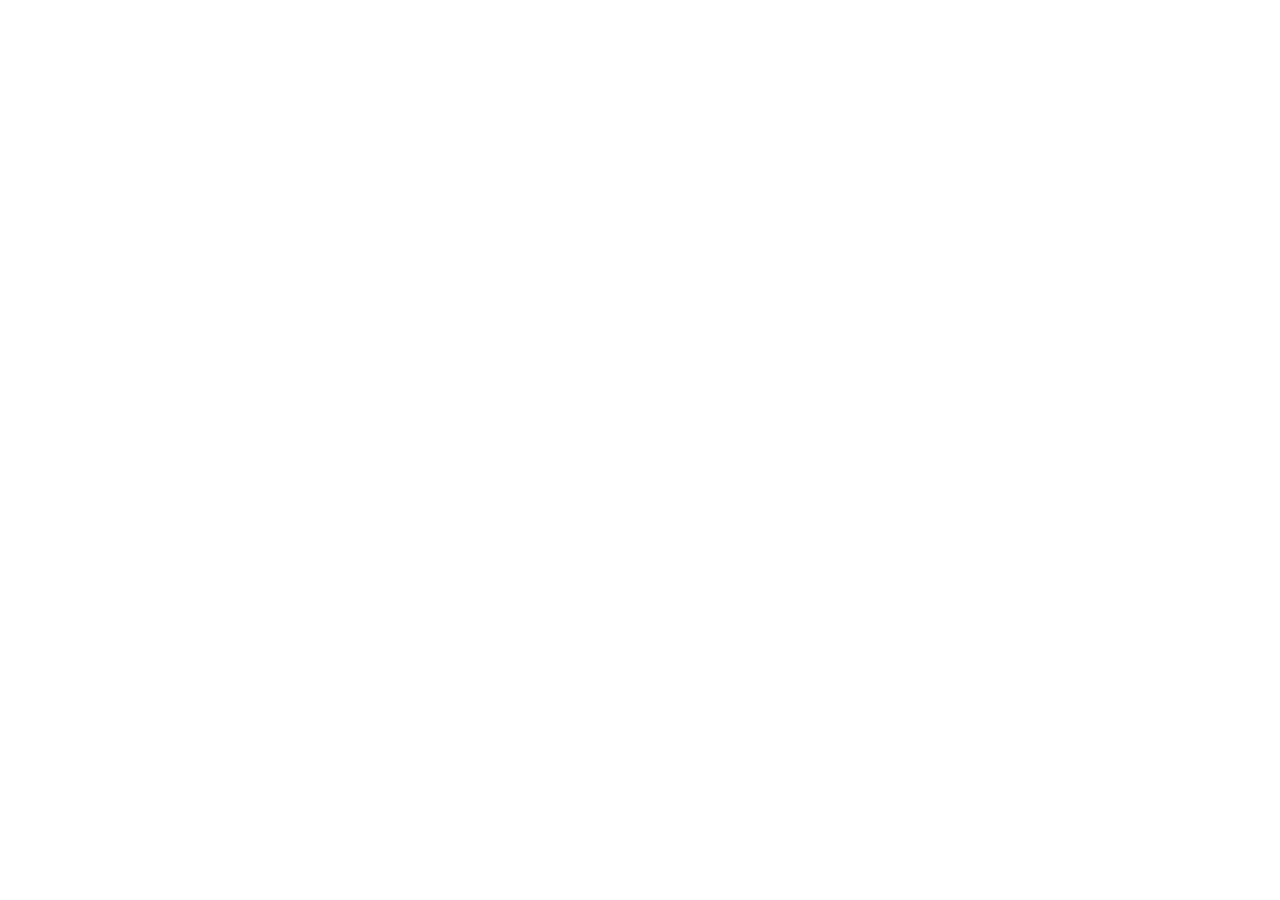
==== index.html @ 3ef4125f "Initial portfolio website Co-authored-by: Copilot <223556219+Copilot@users.noreply.github.com>" ====
<!DOCTYPE html>
<html lang="nl">
<head>
    <meta charset="UTF-8">
    <meta name="viewport" content="width=device-width, initial-scale=1.0">
    <title>Munira Al-Abyadh | Portfolio</title>
    
    <!-- Bootstrap CSS-->
    <link href="https://cdn.jsdelivr.net/npm/bootstrap@5.3.8/dist/css/bootstrap.min.css" rel="stylesheet">
    
    <style>
        :root {
            --ink: #172b4d;
            --muted: #64748b;
            --blue: #2563eb;
            --teal: #14b8a6;
            --soft-bg: #f4f7fb;
        }
        html {
            scroll-behavior: smooth;
            scroll-padding-top: 76px;
        }
        body {
            color: var(--ink);
            background: #fff;
            font-family: system-ui, -apple-system, "Segoe UI", sans-serif;
            line-height: 1.7;
        }
        header {
            min-height: clamp(520px, 78vh, 760px);
            padding: 100px 1.25rem 60px;
            color: #fff;
            background:
                linear-gradient(115deg, rgba(10, 25, 48, .88), rgba(11, 60, 78, .52)),
                url('https://t3.ftcdn.net/jpg/04/57/93/78/360_F_457937822_6guyVRMr4cCdCr36zPg7Er7WRaf0FbSn.jpg') center/cover no-repeat;
        }
        header h1 {
            max-width: 900px;
            margin: 0 auto;
            text-shadow: 0 3px 20px rgba(0, 0, 0, .22);
        }
        header .lead {
            color: rgba(255, 255, 255, .88);
        }
        .navbar {
            background: rgba(15, 35, 62, .96) !important;
            box-shadow: 0 4px 18px rgba(15, 35, 62, .15);
            backdrop-filter: blur(12px);
        }
        .my-brand {
            font-weight: bold;
            letter-spacing: .4px;
            font-size: 22px;
            color: #fff;
            text-decoration: none;
        }
        .navbar .nav-link {
            color: rgba(255, 255, 255, .82);
            font-weight: 500;
            transition: color .2s ease;
        }
        .navbar .nav-link:hover,
        .navbar .nav-link:focus {
            color: #5eead4;
        }
        .section-title {
            font-weight: bold;
            font-size: clamp(28px, 4vw, 36px);
            margin-bottom: 32px;
            text-align: center;
            letter-spacing: -.5px;
        }
        #about p {
            max-width: 760px;
            color: var(--muted);
            font-size: 1.1rem;
        }
        #skills {
            background: var(--soft-bg) !important;
        }
        .skill-label {
            display: block;
            margin-bottom: 8px;
            font-weight: 600;
        }
        .progress {
            height: 12px;
            overflow: hidden;
            border-radius: 999px;
            background: #e2e8f0;
        }
        .progress-bar {
            border-radius: 999px;
            background: linear-gradient(90deg, var(--blue), var(--teal));
        }
        .project-card {
            height: 100%;
            overflow: hidden;
            border: 1px solid #e8edf4;
            border-radius: 16px;
            transition: transform .22s ease, box-shadow .22s ease;
        }
        .project-card:hover {
            transform: translateY(-6px);
            box-shadow: 0 16px 32px rgba(23, 43, 77, .12) !important;
        }
        .project-image {
            width: 100%;
            height: 220px;
            object-fit: cover;
            background: var(--soft-bg);
        }
        .project-logo {
            object-fit: contain;
            padding: 18px;
        }
        .project-card .card-body {
            display: flex;
            flex-direction: column;
            align-items: flex-start;
            padding: 22px;
        }
        .project-card .card-title {
            font-weight: 700;
        }
        .project-card .card-text {
            color: var(--muted);
        }
        .btn-primary {
            border-color: var(--blue);
            border-radius: 9px;
            background: var(--blue);
            font-weight: 600;
        }
        .btn-primary:hover,
        .btn-primary:focus {
            border-color: #1d4ed8;
            background: #1d4ed8;
        }
        .contact-form {
            padding: 28px;
            border: 1px solid #e8edf4;
            border-radius: 16px;
            background: #fff;
            box-shadow: 0 12px 30px rgba(23, 43, 77, .07);
        }
        .contact-form .form-control {
            padding: 12px 14px;
            border-color: #dbe3ee;
            border-radius: 9px;
        }
        .contact-form .form-control:focus {
            border-color: var(--blue);
            box-shadow: 0 0 0 .2rem rgba(37, 99, 235, .14);
        }
        footer {
            background: #0f233e;
            color: rgba(255, 255, 255, .82);
            padding: 20px 0;
        }
        footer p {
            margin: 0;
        }
        @media (prefers-reduced-motion: reduce) {
            html {
                scroll-behavior: auto;
            }
            *,
            *::before,
            *::after {
                transition-duration: .01ms !important;
            }
        }
    </style>
</head>

<body>

<!-- Navbar -->
<!-- navbar-expand-lg: uitklappen op grote schermen en inklappen tot een hamburger-menu op kleinere schermen -->
<nav class="navbar navbar-expand-lg navbar-dark bg-dark fixed-top">
    <div class="container"> <!-- Layout-container: blijft binnen de container -->
        <a class="my-brand" href="#top">Munira.</a>
        <button class="navbar-toggler" type="button" data-bs-toggle="collapse" data-bs-target="#navMenu" aria-controls="navMenu" aria-expanded="false" aria-label="Navigatie openen of sluiten"> <!--Hamburger button en zorg dat het blijft in de navbar-->
            <span class="navbar-toggler-icon"></span>
        </button>
        
        <div class="collapse navbar-collapse" id="navMenu"> <!-- nodig voor een responsief menu; ms-auto duwt het menu naar rechts -->
            <ul class="navbar-nav ms-auto">
                 <!--needed for menu links-->
                <li class="nav-item"><a class="nav-link" href="#about">Over</a></li>
                <li class="nav-item"><a class="nav-link" href="#skills">Vaardigheden</a></li>
                <li class="nav-item"><a class="nav-link" href="#projects">Projecten</a></li>
                <li class="nav-item"><a class="nav-link" href="#contact">Contact</a></li>
            </ul>
        </div>
    </div>
</nav>

<!-- Header -->     <!-- https://getbootstrap.com/docs/5.3/utilities/flex/-->
                    <!--https://getbootstrap.com/docs/5.3/utilities/text/-->  <!--https://getbootstrap.com/docs/5.3/content/typography/   display-3-->
<header id="top" class="d-flex align-items-center justify-content-center text-center">
    <div>
        <h1 class="display-3 fw-bold">Hoi, ik ben Munira Al-Abyadh</h1>
        <p class="lead">Software developer in opleiding · KW1C · Creatief en leergierig</p>
        <a href="#projects" class="btn btn-primary btn-lg mt-3">Bekijk mijn projecten</a>
    </div>
</header>

<!-- About Section -->
<section id="about" class="container py-5">
    <h2 class="section-title">Over mij</h2>
    <p class="text-center mx-auto" style="max-width: 800px;">  <!--(Strakke UI) betekent een (clean)en overzichtelijke gebruikersinterface-->
        Ik ben een gepassioneerde developer met een focus op strakke UI, responsive design en moderne webontwikkeling.
        Ik studeer momenteel Software Development en streef ernaar om veilige en innovatieve websites te bouwen.
        Ik vind het leuk om websites te maken die er netjes uitzien en goed werken op mobiel.

    </p>
</section>

<!-- Skills -->
<section id="skills" class="bg-light py-5">
    <div class="container">
        <h2 class="section-title">Vaardigheden</h2>

        <div class="mb-3">
            <label class="skill-label">HTML</label>
            <div class="progress" role="progressbar" aria-label="HTML" aria-valuenow="90" aria-valuemin="0" aria-valuemax="100">
                <div class="progress-bar" style="width: 90%;">90%</div>
            </div>
        </div>

        <div class="mb-3">
            <label class="skill-label">CSS</label>
            <div class="progress" role="progressbar" aria-label="CSS" aria-valuenow="80" aria-valuemin="0" aria-valuemax="100">
                <div class="progress-bar" style="width: 80%;">80%</div>
            </div>
        </div>

        <div class="mb-3">
            <label class="skill-label">Bootstrap</label>
            <div class="progress" role="progressbar" aria-label="Bootstrap" aria-valuenow="85" aria-valuemin="0" aria-valuemax="100">
                <div class="progress-bar" style="width: 85%;">85%</div>
            </div>
        </div>

        <div class="mb-3">
            <label class="skill-label">JavaScript</label>
            <div class="progress" role="progressbar" aria-label="JavaScript" aria-valuenow="30" aria-valuemin="0" aria-valuemax="100">
                <div class="progress-bar" style="width: 30%;">30%</div>
            </div>
        </div>

    </div>
</section>

<!-- Projects -->
<section id="projects" class="container py-5">
    <h2 class="section-title">Projecten</h2>

    <div class="row g-4">
          <!-- Project Card 1 -->
        <div class="col-12 col-md-6 col-lg-4">   <!--van me-->
            <div class="card shadow-sm project-card">
                 <img src="./fotos/2026-01-22 (5).png" class="card-img-top project-image" alt="Arduino-project">
                <div class="card-body">
                    <h5 class="card-title">Project Een</h5>
                    <p class="card-text">Een heldere en interactieve Arduino-project gebouwd met C++ en Python.</p>
                    <a href="./video/WhatsApp Video 2026-01-21 at 13.50.30.mp4" class="btn btn-primary mt-auto" target="_blank">Bekijk project</a>
                </div>
            </div>
        </div>

        <!-- Project Card 2 -->
        <div class="col-12 col-md-6 col-lg-4">
            <div class="card shadow-sm project-card">
                <img src="./fotos/WhatsApp Image 2026-01-21 at 14.02.25.jpeg" class="card-img-top project-image" alt="Websiteproject">
                <div class="card-body">
                    <h5 class="card-title">Project Twee</h5>
                    <p class="card-text">Een statische website gemaakt met HTML, CSS en JavaScript.</p>
                    <a href="./project2/project/index.htm" class="btn btn-primary mt-auto" target="_blank">Bekijk project</a>
                </div>
            </div>
        </div>
          <!-- Project Card 3 -->
        <div class="col-12 col-md-6 col-lg-4">
            <div class="card shadow-sm project-card">
                <img src="./fotos/e65d6182-b8c8-4ff5-8f79-28d7ca5678cd.jpg" class="card-img-top project-image" alt="Portfolio- en landingspagina">
                <div class="card-body">
                    <h5 class="card-title">Project Drie</h5>
                    <p class="card-text">Portfolio / Landingspagina volledig gebouwd met Bootstrap.</p>
                    <a href="#" class="btn btn-primary mt-auto" target="_blank">Bekijk project</a>
                </div>
            </div>
        </div>

           <!-- Project Card 4 -->
        <div class="col-12 col-md-6 col-lg-4">
            <div class="card shadow-sm project-card">
                <img src="./fotos/smokeless-tracker.png" class="card-img-top project-image project-logo" alt="Smokeless Tracker-logo">
                <div class="card-body">
                    <h5 class="card-title">Project Vier</h5>
                    <p class="card-text">Smokeless-Tracker-webapp</p>
                    <a href="https://munira-al-abyadh.github.io/Smokeless-Tracker/" class="btn btn-primary mt-auto" target="_blank">Bekijk project</a>
                </div>
            </div>
        </div>

         <!-- Project Card 5 -->
        <div class="col-12 col-md-6 col-lg-4">
            <div class="card shadow-sm project-card">
                <img src="./fotos/project4.png" class="card-img-top project-image" alt="Screenshot van de boekingswebsite">
                <div class="card-body">
                    <h5 class="card-title">Project Vijf</h5>
                    <p class="card-text">Boekingwebsite</p>
                    <a href="https://boeking.infinityfreeapp.com/?i=1" class="btn btn-primary mt-auto" target="_blank">Bekijk project</a>
                </div>
            </div>
        </div>
    </div>
</section>



<!-- Contact -->
<section id="contact" class="bg-light py-5">
    <div class="container">
        <h2 class="section-title">Contact</h2>

        <form class="mx-auto contact-form" style="max-width: 600px;">
            <input class="form-control mb-3" type="text" placeholder="Uw Naam">
            <input class="form-control mb-3" type="email" placeholder="Uw E-mail">
            <textarea class="form-control mb-3" rows="5" placeholder="Uw Bericht"></textarea>
            <button class="btn btn-primary w-100">Verstuur bericht</button>
        </form>

    </div>
</section>

<!-- Footer -->
<footer class="text-center">
    <p>&copy; 2026 Munira Al-Abyadh. Alle rechten voorbehouden.</p>
</footer>

<!--Bootstrap JS-->
<script src="https://cdn.jsdelivr.net/npm/bootstrap@5.3.3/dist/js/bootstrap.bundle.min.js"></script>
<!-- Mijn eigen script-->
<script src="./java/main.js"></script>
</body>
</html>
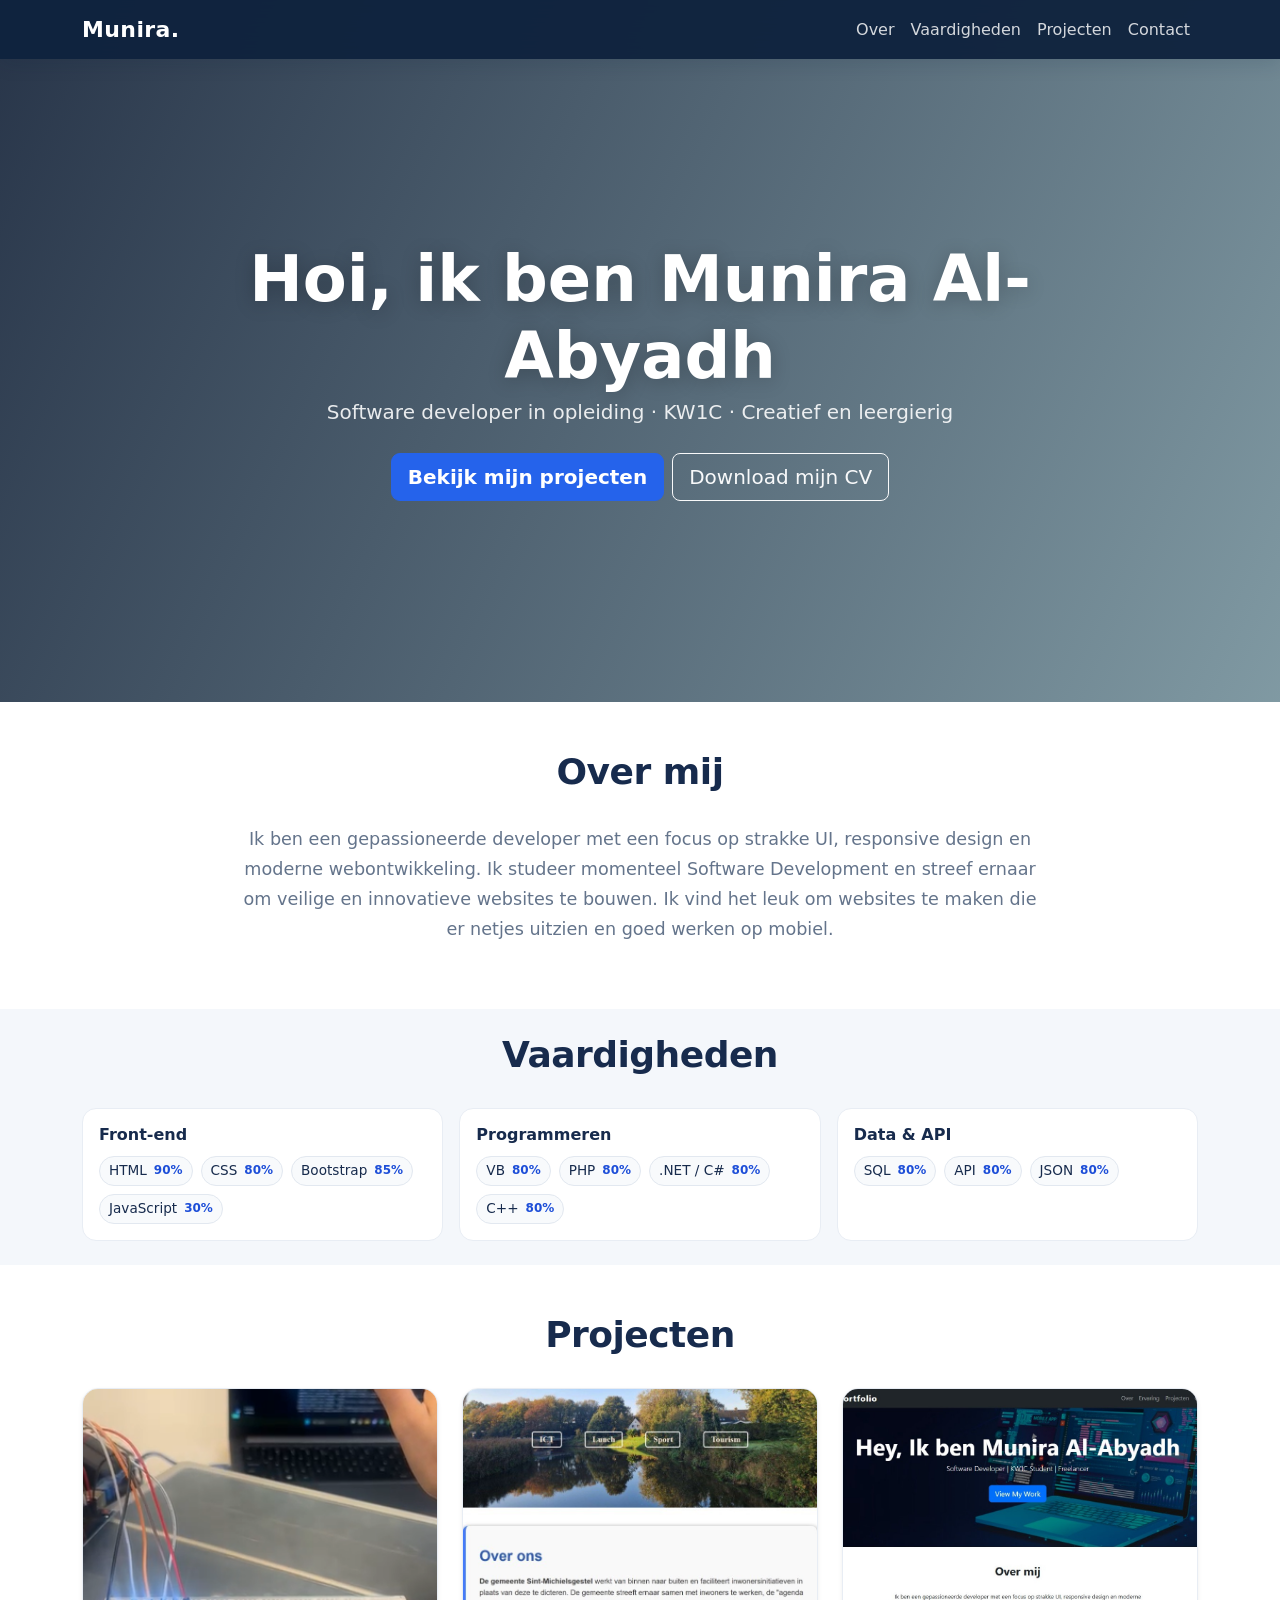
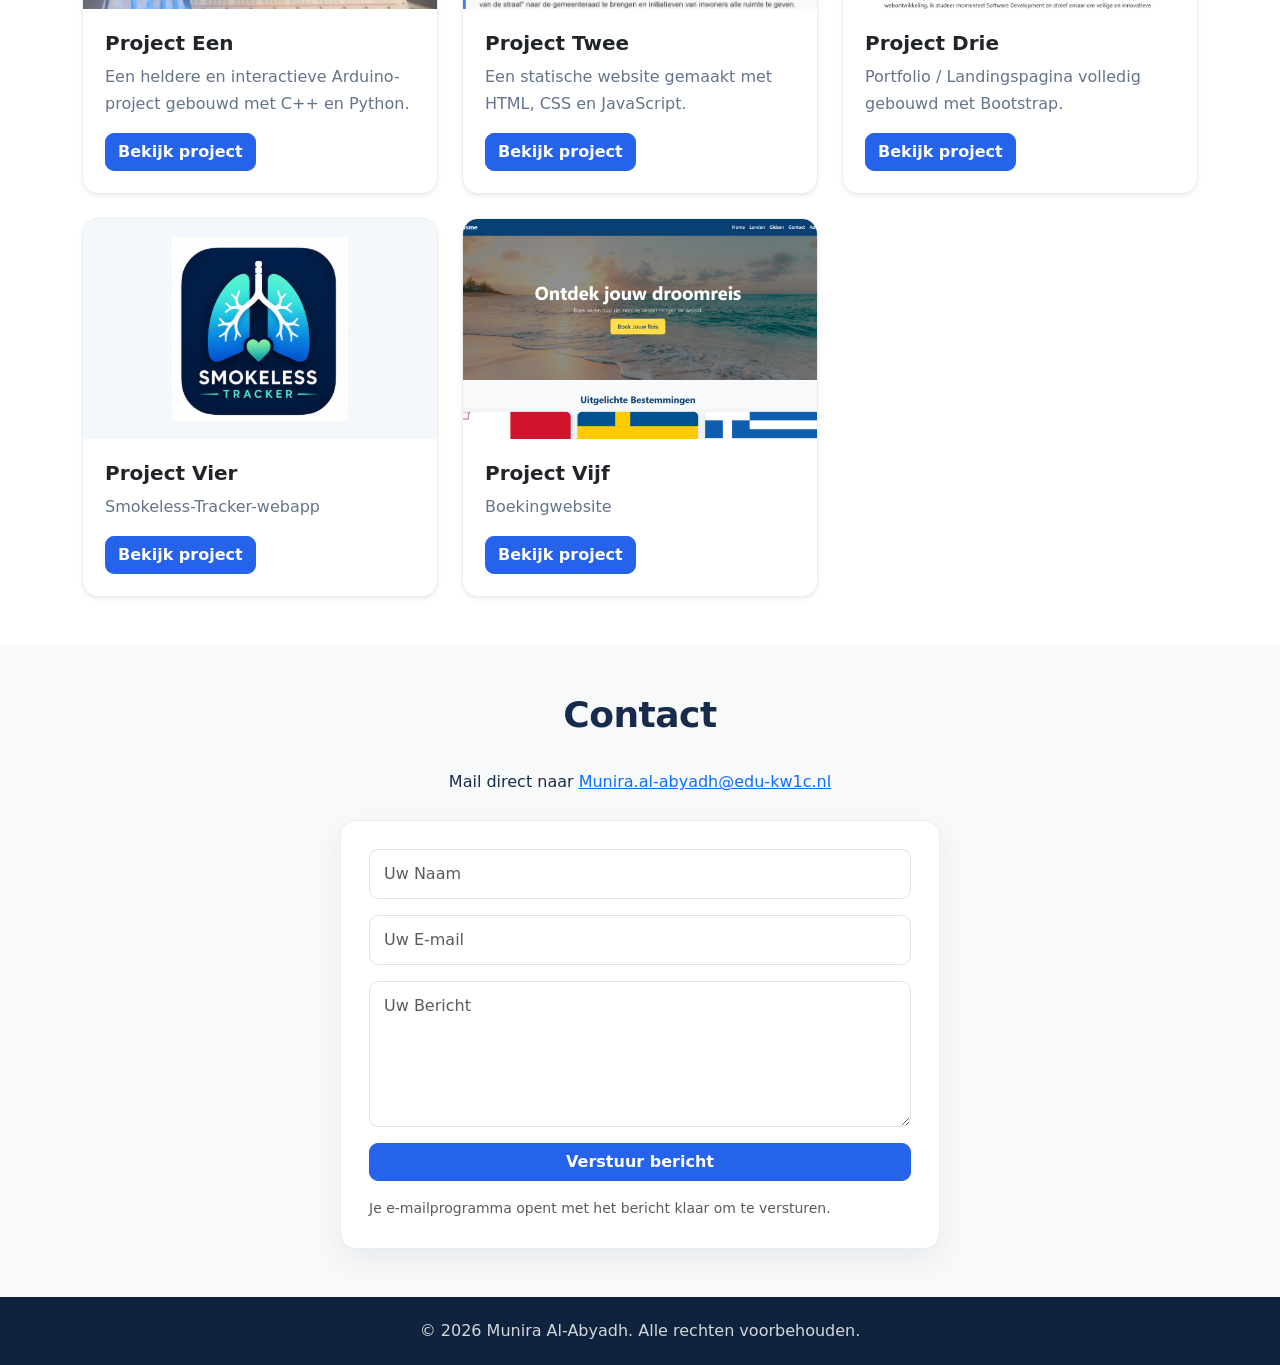
==== commit a8d3dccb: "Compact the skills section Co-authored-by: Copilot <223556219+Copilot@users.noreply.github.com>" ====
--- a/index.html
+++ b/index.html
@@ -42,6 +42,9 @@
         header .lead {
             color: rgba(255, 255, 255, .88);
         }
+        .hero-actions .btn {
+            min-width: 190px;
+        }
         .navbar {
             background: rgba(15, 35, 62, .96) !important;
             box-shadow: 0 4px 18px rgba(15, 35, 62, .15);
@@ -78,20 +81,37 @@
         #skills {
             background: var(--soft-bg) !important;
         }
-        .skill-label {
-            display: block;
-            margin-bottom: 8px;
-            font-weight: 600;
-        }
-        .progress {
-            height: 12px;
-            overflow: hidden;
+        .skill-group {
+            height: 100%;
+            padding: 16px;
+            border: 1px solid #e8edf4;
+            border-radius: 14px;
+            background: #fff;
+        }
+        .skill-group h3 {
+            margin-bottom: 12px;
+            font-size: 1rem;
+            font-weight: 700;
+        }
+        .skill-tags {
+            display: flex;
+            flex-wrap: wrap;
+            gap: 8px;
+        }
+        .skill-tag {
+            display: inline-flex;
+            align-items: center;
+            gap: 7px;
+            padding: 5px 9px;
+            border: 1px solid #e2e8f0;
             border-radius: 999px;
-            background: #e2e8f0;
-        }
-        .progress-bar {
-            border-radius: 999px;
-            background: linear-gradient(90deg, var(--blue), var(--teal));
+            background: #f8fafc;
+            font-size: .85rem;
+            line-height: 1.3;
+        }
+        .skill-tag strong {
+            color: #1d4ed8;
+            font-size: .75rem;
         }
         .project-card {
             height: 100%;
@@ -203,7 +223,10 @@
     <div>
         <h1 class="display-3 fw-bold">Hoi, ik ben Munira Al-Abyadh</h1>
         <p class="lead">Software developer in opleiding · KW1C · Creatief en leergierig</p>
-        <a href="#projects" class="btn btn-primary btn-lg mt-3">Bekijk mijn projecten</a>
+        <div class="hero-actions d-flex flex-column flex-sm-row justify-content-center gap-2 mt-4">
+            <a href="#projects" class="btn btn-primary btn-lg">Bekijk mijn projecten</a>
+            <a href="./Munira-Al-Abyadh-CV.pdf" class="btn btn-outline-light btn-lg" download>Download mijn CV</a>
+        </div>
     </div>
 </header>
 
@@ -219,38 +242,43 @@
 </section>
 
 <!-- Skills -->
-<section id="skills" class="bg-light py-5">
+<section id="skills" class="bg-light py-4">
     <div class="container">
         <h2 class="section-title">Vaardigheden</h2>
-
-        <div class="mb-3">
-            <label class="skill-label">HTML</label>
-            <div class="progress" role="progressbar" aria-label="HTML" aria-valuenow="90" aria-valuemin="0" aria-valuemax="100">
-                <div class="progress-bar" style="width: 90%;">90%</div>
-            </div>
-        </div>
-
-        <div class="mb-3">
-            <label class="skill-label">CSS</label>
-            <div class="progress" role="progressbar" aria-label="CSS" aria-valuenow="80" aria-valuemin="0" aria-valuemax="100">
-                <div class="progress-bar" style="width: 80%;">80%</div>
-            </div>
-        </div>
-
-        <div class="mb-3">
-            <label class="skill-label">Bootstrap</label>
-            <div class="progress" role="progressbar" aria-label="Bootstrap" aria-valuenow="85" aria-valuemin="0" aria-valuemax="100">
-                <div class="progress-bar" style="width: 85%;">85%</div>
-            </div>
-        </div>
-
-        <div class="mb-3">
-            <label class="skill-label">JavaScript</label>
-            <div class="progress" role="progressbar" aria-label="JavaScript" aria-valuenow="30" aria-valuemin="0" aria-valuemax="100">
-                <div class="progress-bar" style="width: 30%;">30%</div>
-            </div>
-        </div>
-
+        <div class="row g-3">
+            <div class="col-12 col-md-4">
+                <div class="skill-group">
+                    <h3>Front-end</h3>
+                    <div class="skill-tags">
+                        <span class="skill-tag">HTML <strong>90%</strong></span>
+                        <span class="skill-tag">CSS <strong>80%</strong></span>
+                        <span class="skill-tag">Bootstrap <strong>85%</strong></span>
+                        <span class="skill-tag">JavaScript <strong>30%</strong></span>
+                    </div>
+                </div>
+            </div>
+            <div class="col-12 col-md-4">
+                <div class="skill-group">
+                    <h3>Programmeren</h3>
+                    <div class="skill-tags">
+                        <span class="skill-tag">VB <strong>80%</strong></span>
+                        <span class="skill-tag">PHP <strong>80%</strong></span>
+                        <span class="skill-tag">.NET / C# <strong>80%</strong></span>
+                        <span class="skill-tag">C++ <strong>80%</strong></span>
+                    </div>
+                </div>
+            </div>
+            <div class="col-12 col-md-4">
+                <div class="skill-group">
+                    <h3>Data &amp; API</h3>
+                    <div class="skill-tags">
+                        <span class="skill-tag">SQL <strong>80%</strong></span>
+                        <span class="skill-tag">API <strong>80%</strong></span>
+                        <span class="skill-tag">JSON <strong>80%</strong></span>
+                    </div>
+                </div>
+            </div>
+        </div>
     </div>
 </section>
 
@@ -326,12 +354,17 @@
 <section id="contact" class="bg-light py-5">
     <div class="container">
         <h2 class="section-title">Contact</h2>
-
-        <form class="mx-auto contact-form" style="max-width: 600px;">
-            <input class="form-control mb-3" type="text" placeholder="Uw Naam">
-            <input class="form-control mb-3" type="email" placeholder="Uw E-mail">
-            <textarea class="form-control mb-3" rows="5" placeholder="Uw Bericht"></textarea>
-            <button class="btn btn-primary w-100">Verstuur bericht</button>
+        <p class="text-center mb-4">Mail direct naar <a href="mailto:Munira.al-abyadh@edu-kw1c.nl">Munira.al-abyadh@edu-kw1c.nl</a></p>
+
+        <form id="contactForm" class="mx-auto contact-form" style="max-width: 600px;">
+            <label class="visually-hidden" for="contactName">Uw naam</label>
+            <input id="contactName" class="form-control mb-3" name="name" type="text" placeholder="Uw Naam" autocomplete="name" required>
+            <label class="visually-hidden" for="contactEmail">Uw e-mailadres</label>
+            <input id="contactEmail" class="form-control mb-3" name="email" type="email" placeholder="Uw E-mail" autocomplete="email" required>
+            <label class="visually-hidden" for="contactMessage">Uw bericht</label>
+            <textarea id="contactMessage" class="form-control mb-3" name="message" rows="5" placeholder="Uw Bericht" required></textarea>
+            <button class="btn btn-primary w-100" type="submit">Verstuur bericht</button>
+            <p class="small text-muted mt-3 mb-0">Je e-mailprogramma opent met het bericht klaar om te versturen.</p>
         </form>
 
     </div>
